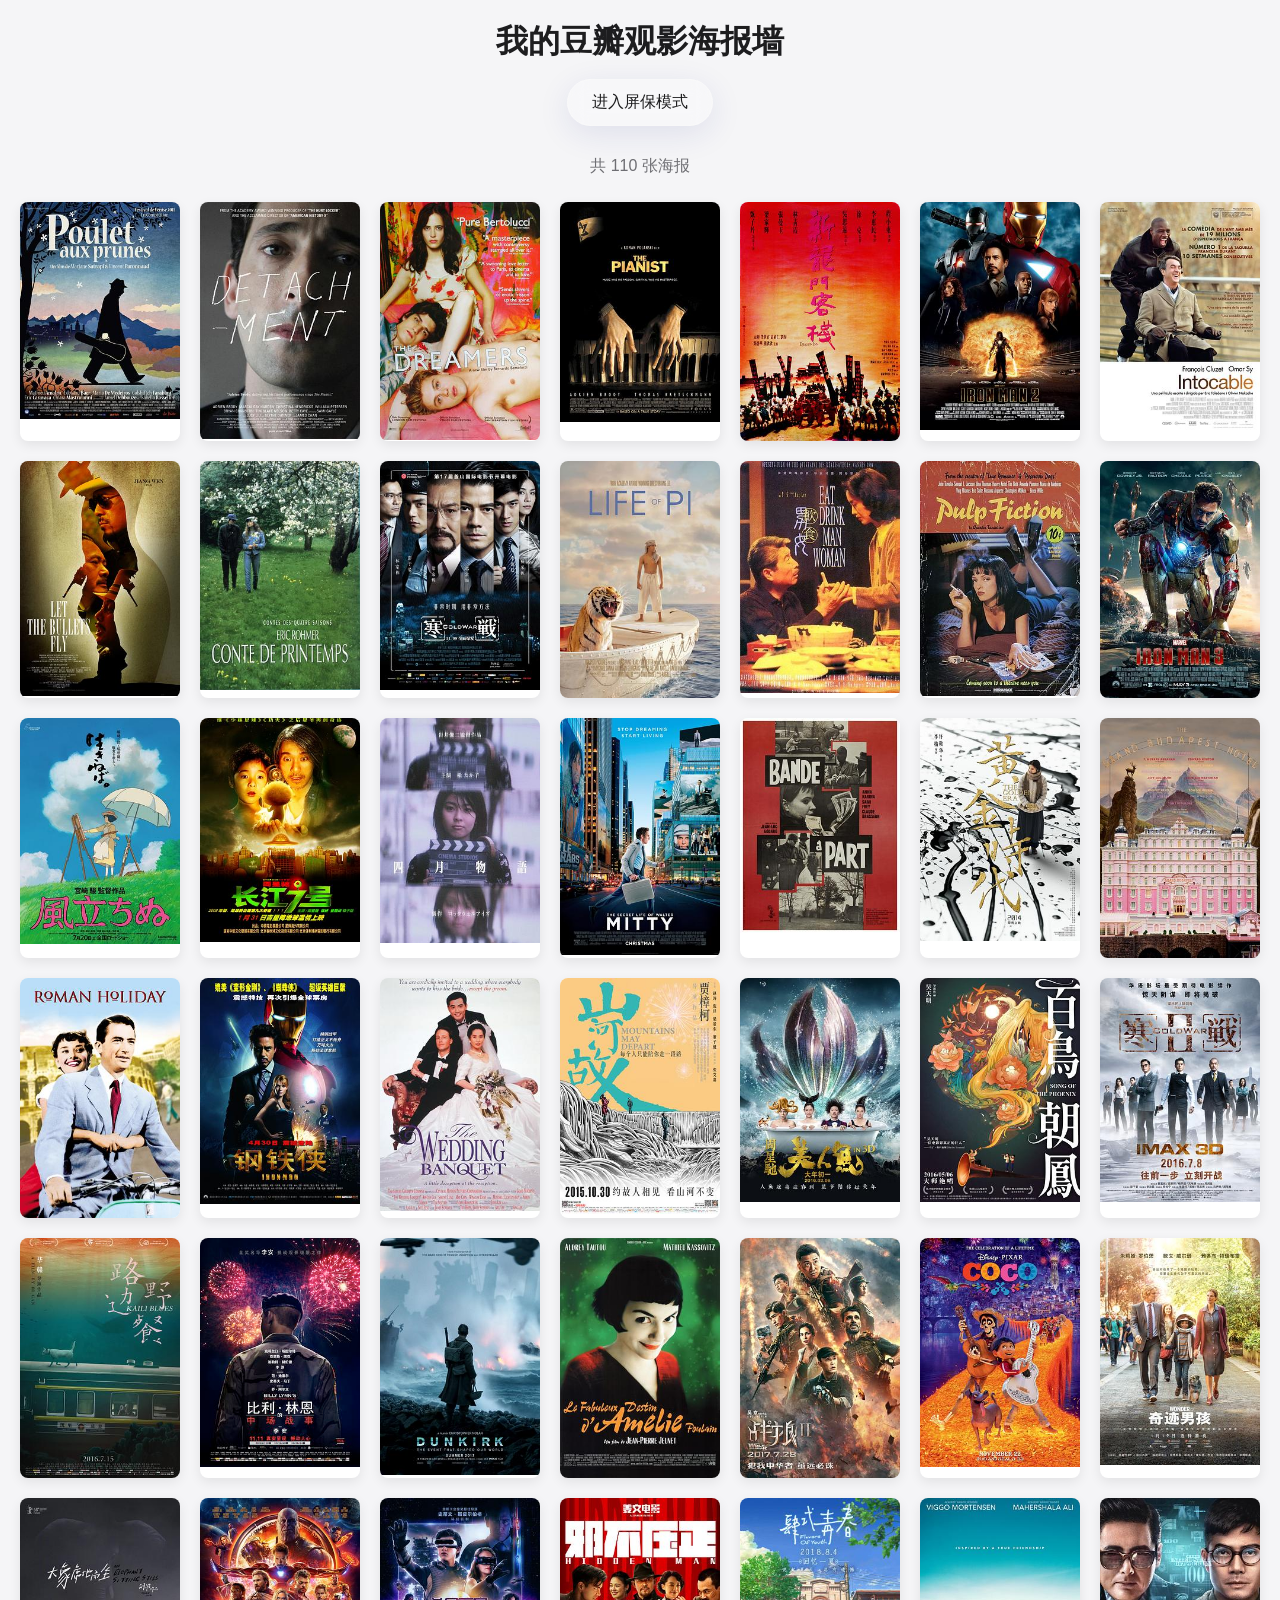
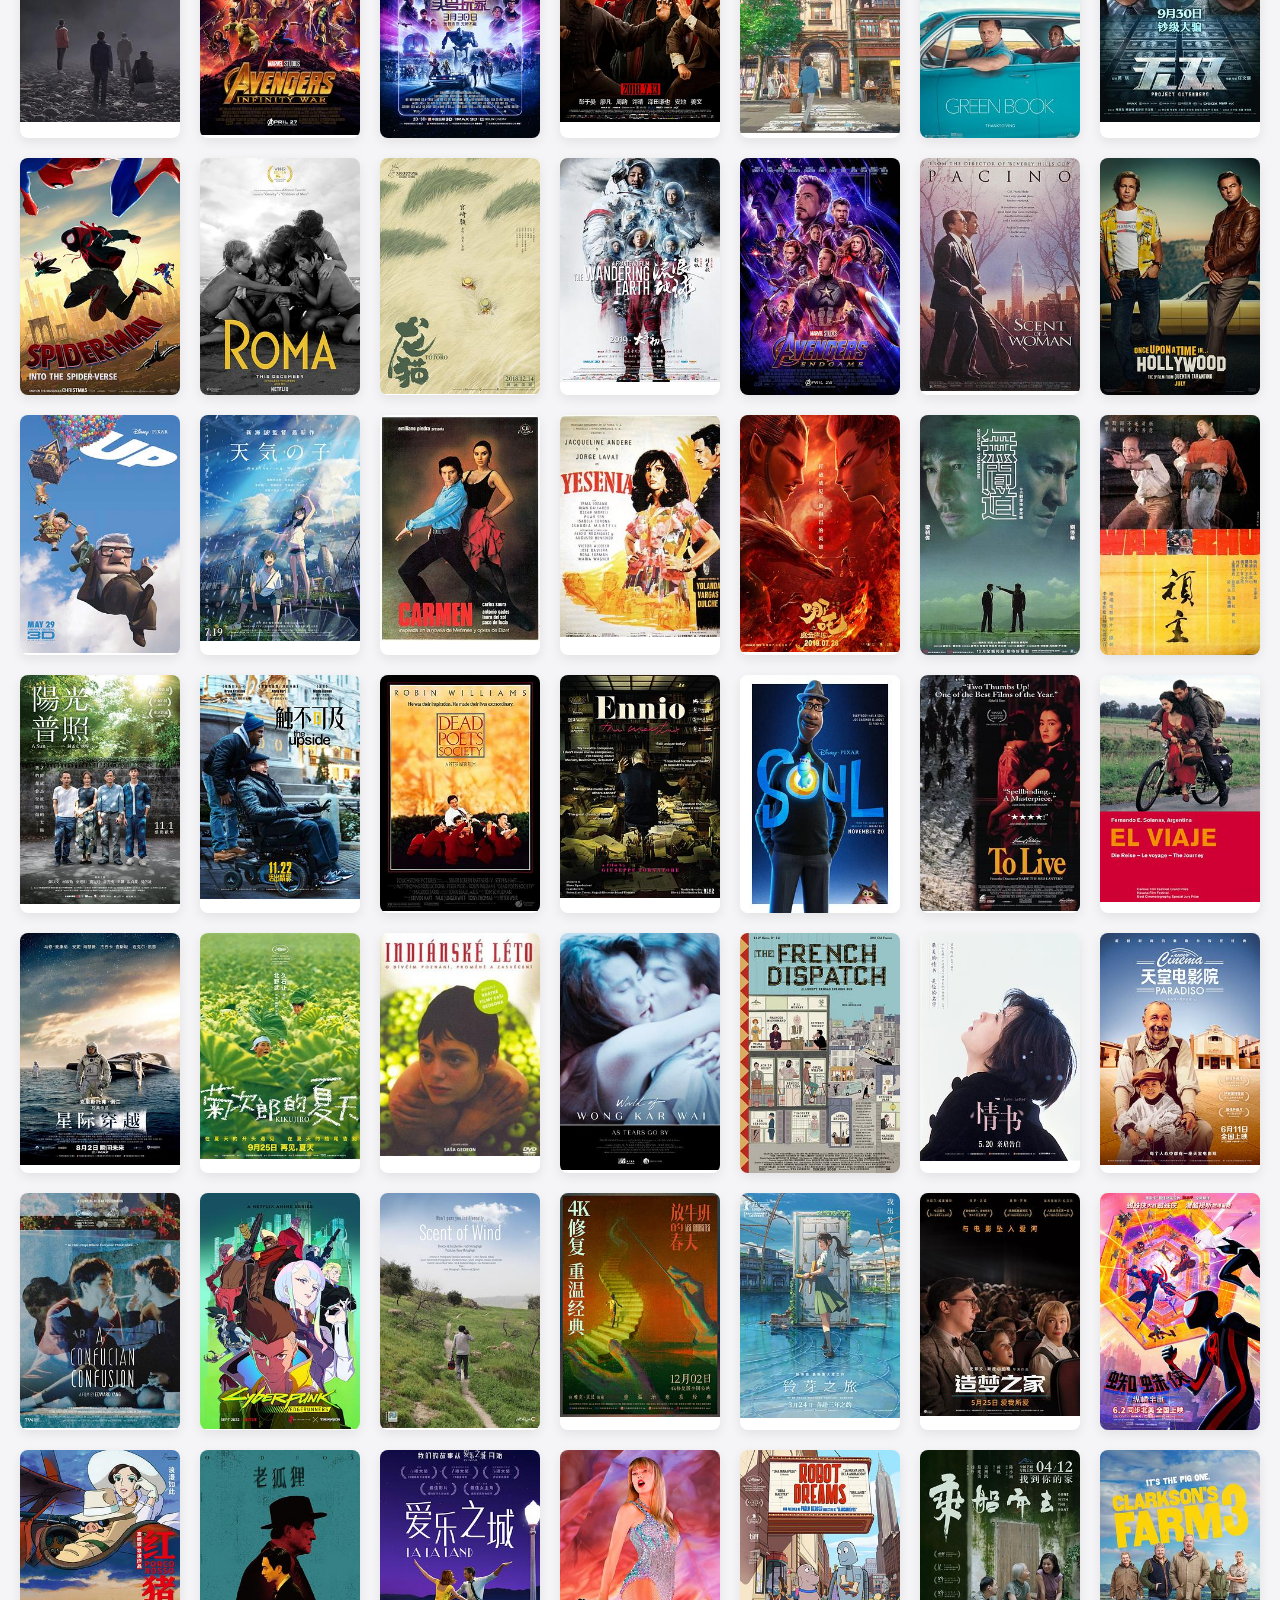
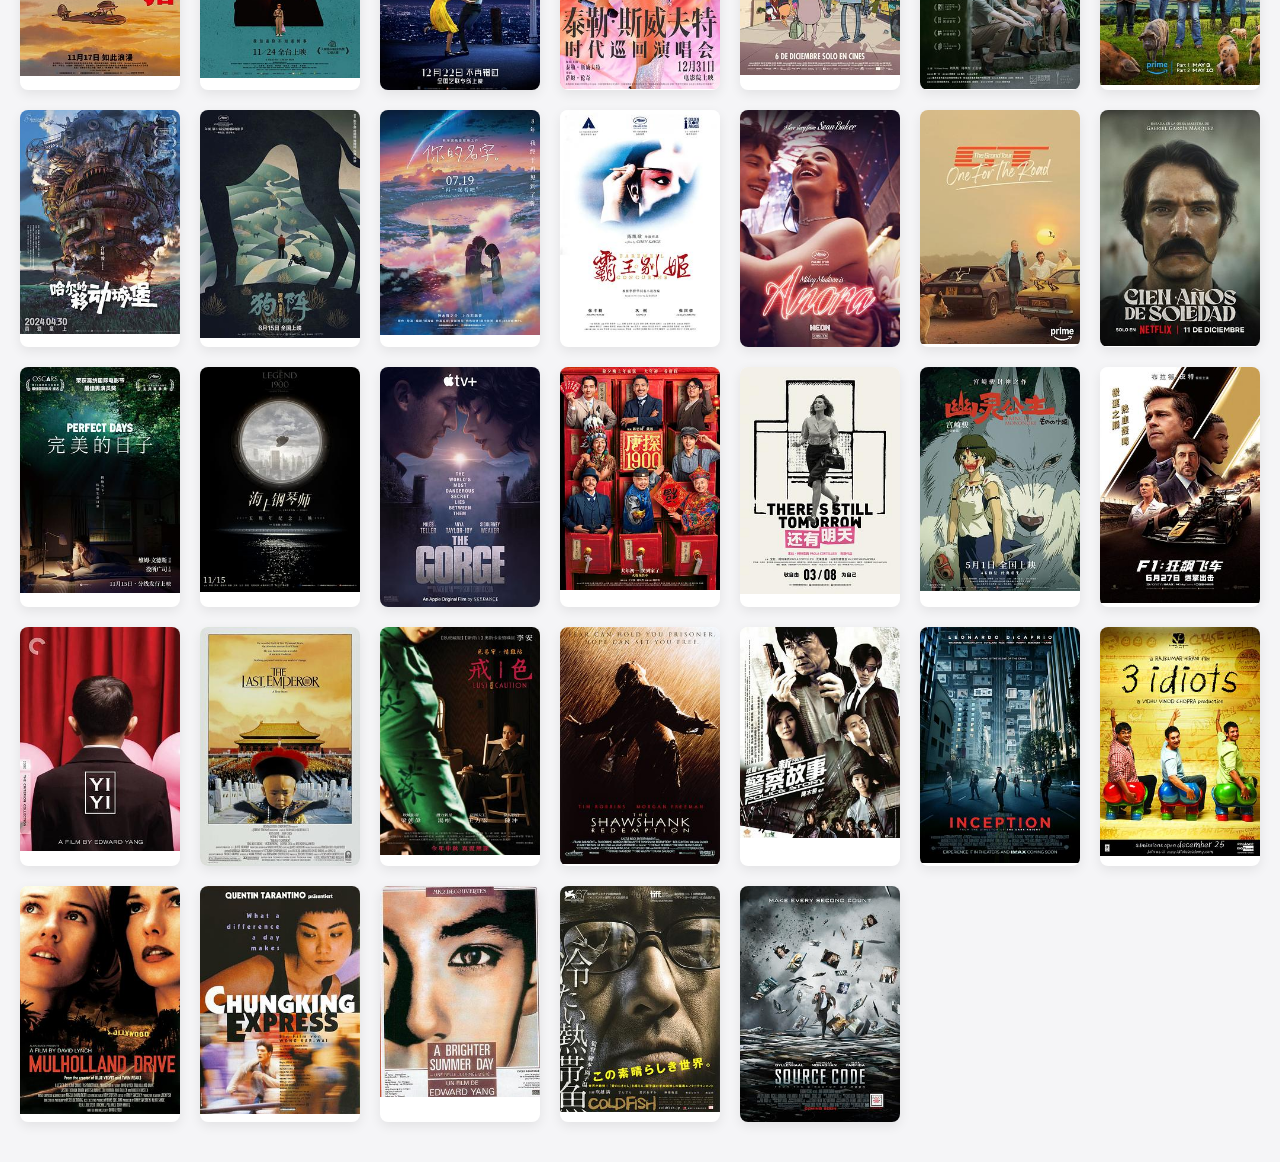
==== index.html @ dd265140 "爬虫" ====
<!DOCTYPE html>
<html lang="zh-CN">
<head>
    <meta charset="UTF-8">
    <meta name="viewport" content="width=device-width, initial-scale=1.0">
    <title>我的豆瓣观影海报墙</title>
    <style>
        /* 基础样式 */
        * {
            margin: 0;
            padding: 0;
            box-sizing: border-box;
        }

        body {
            font-family: -apple-system, BlinkMacSystemFont, "Segoe UI", sans-serif;
            background-color: #f5f5f7;
            color: #1d1d1f;
            padding-bottom: 40px;
        }

        /* 苹果风格渐显动画（关键帧） */
        @keyframes appleFadeIn {
            from {
                opacity: 0;
                transform: translateY(10px);
            }
            to {
                opacity: 1;
                transform: translateY(0);
            }
        }

        /* 苹果默认动画曲线（ease-out-expo 近似效果） */
        .apple-animate {
            animation: appleFadeIn 0.6s cubic-bezier(0.16, 1, 0.3, 1) forwards;
            opacity: 0; /* 初始隐藏 */
        }

        /* 延迟动画序列（错开显示时间） */
        .header {
            animation-delay: 0.1s;
        }
        .stats {
            animation-delay: 0.25s;
        }
        .poster-wall {
            animation-delay: 0.4s;
        }

        /* 顶部区域 */
        .header {
            padding: 20px;
            text-align: center;
            margin-bottom: 10px;
        }

        .header h1 {
            font-size: 2rem;
            font-weight: 600;
            margin-bottom: 15px;
            color: #1d1d1f;
        }

        /* 统计信息 */
        .stats {
            text-align: center;
            margin-bottom: 25px;
            font-size: 1rem;
            color: #6e6e73; /* 苹果次要文本色 */
            opacity: 0;
        }

        /* 苹果液态玻璃风格按钮 */
        .glass-btn {
            padding: 12px 24px;
            background: rgba(255, 255, 255, 0.25);
            backdrop-filter: blur(10px);
            -webkit-backdrop-filter: blur(10px);
            border: 1px solid rgba(255, 255, 255, 0.18);
            border-radius: 30px;
            color: #1d1d1f;
            font-size: 1rem;
            font-weight: 500;
            cursor: pointer;
            transition: all 0.3s cubic-bezier(0.16, 1, 0.3, 1); /* 苹果动画曲线 */
            box-shadow: 0 8px 32px 0 rgba(31, 38, 135, 0.1);
        }

        .glass-btn:hover {
            background: rgba(255, 255, 255, 0.4);
            transform: translateY(-2px);
            box-shadow: 0 12px 36px 0 rgba(31, 38, 135, 0.15);
        }

        .glass-btn:active {
            transform: translateY(0);
        }

        /* 海报墙网格 */
        .poster-wall {
            display: grid;
            grid-template-columns: repeat(auto-fill, minmax(150px, 1fr));
            gap: 20px;
            padding: 0 20px;
            max-width: 1600px;
            margin: 0 auto;
            opacity: 0;
        }

        .poster-item {
            width: 100%;
            border-radius: 8px;
            overflow: hidden;
            box-shadow: 0 4px 12px rgba(0, 0, 0, 0.08);
            transition: transform 0.3s cubic-bezier(0.16, 1, 0.3, 1), 
                        box-shadow 0.3s cubic-bezier(0.16, 1, 0.3, 1);
            background-color: white;
        }

        .poster-item img {
            width: 100%;
            height: auto;
            display: block;
        }

        .poster-item:hover {
            transform: translateY(-6px);
            box-shadow: 0 12px 24px rgba(0, 0, 0, 0.12);
        }

        /* 加载提示 */
        .loading {
            text-align: center;
            padding: 50px 0;
            font-size: 1.2rem;
            color: #6e6e73;
        }
    </style>
</head>
<body>
    <!-- 头部区域（带渐显动画） -->
    <div class="header apple-animate">
        <h1>我的豆瓣观影海报墙</h1>
        <button class="glass-btn" onclick="window.location.href='screensaver.html'">
            进入屏保模式
        </button>
    </div>

    <!-- 统计信息（带渐显动画） -->
    <div class="stats apple-animate" id="stats">
        共 <span id="posterCount">0</span> 张海报
    </div>

    <div class="loading" id="loading">加载海报中...</div>
    <!-- 海报墙（带渐显动画） -->
    <div class="poster-wall apple-animate" id="posterWall"></div>

    <script>
        // 加载海报数据并渲染
        window.onload = async () => {
            try {
                const response = await fetch('poster_paths.json');
                if (!response.ok) throw new Error('未找到海报数据');
                
                const posterPaths = await response.json();
                const wall = document.getElementById('posterWall');
                const loading = document.getElementById('loading');
                const countElem = document.getElementById('posterCount');
                
                // 更新统计数量
                countElem.textContent = posterPaths.length;
                
                // 隐藏加载提示
                loading.style.display = 'none';

                // 渲染海报墙
                posterPaths.forEach(path => {
                    const container = document.createElement('div');
                    container.className = 'poster-item';
                    
                    const img = document.createElement('img');
                    img.src = path;
                    img.alt = '电影海报';
                    img.onerror = () => img.src = 'https://via.placeholder.com/150x225?text=缺失';
                    
                    container.appendChild(img);
                    wall.appendChild(container);
                });

            } catch (error) {
                document.getElementById('loading').textContent = `加载失败：${error.message}`;
            }
        };
    </script>
</body>
</html>
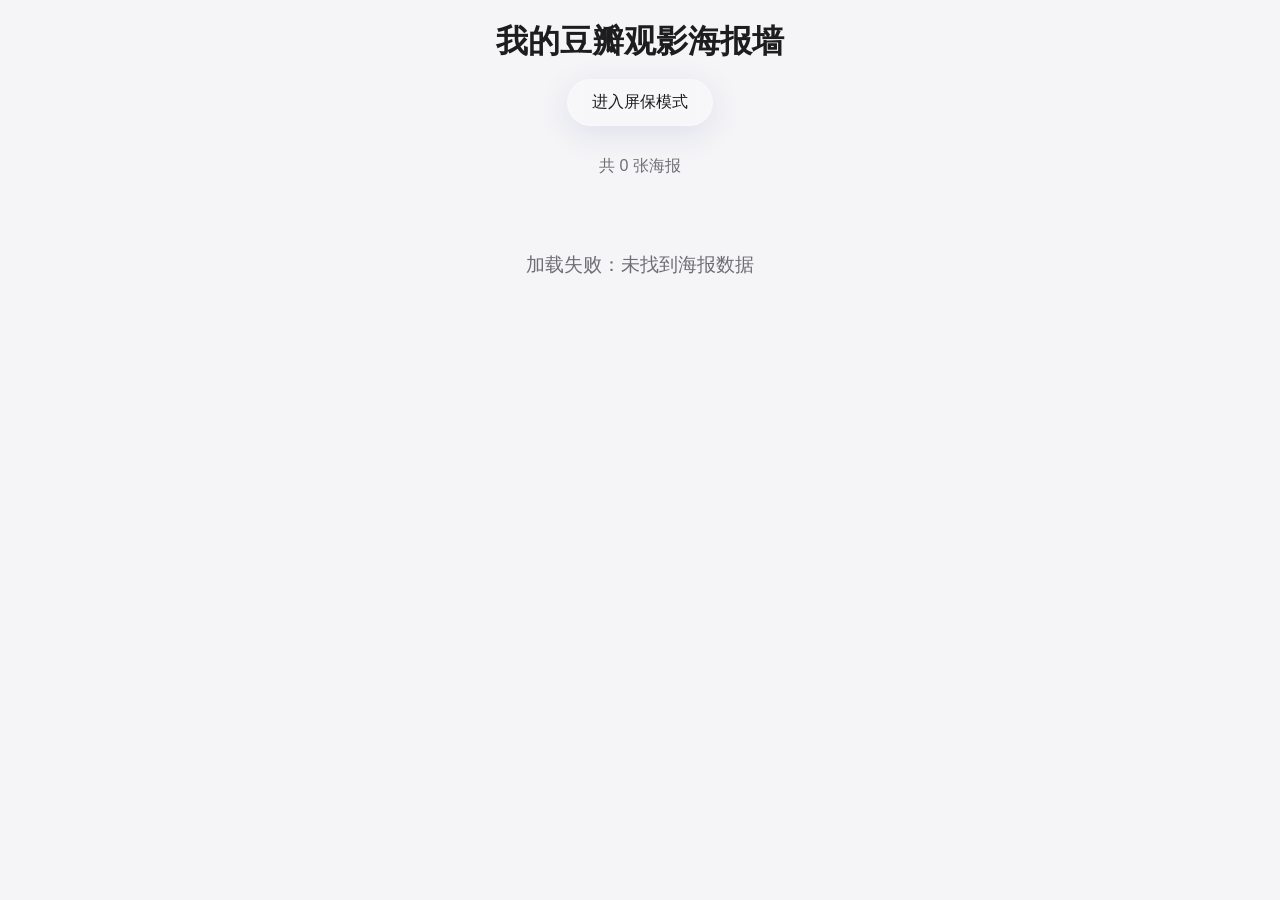
==== commit 39af00a2: "重构，添加 README" ====
--- a/index.html
+++ b/index.html
@@ -4,6 +4,8 @@
     <meta charset="UTF-8">
     <meta name="viewport" content="width=device-width, initial-scale=1.0">
     <title>我的豆瓣观影海报墙</title>
+    <link rel="icon" href="favicon.ico" type="image/x-icon">
+    <link rel="shortcut icon" href="favicon.ico" type="image/x-icon">
     <style>
         /* 基础样式 */
         * {
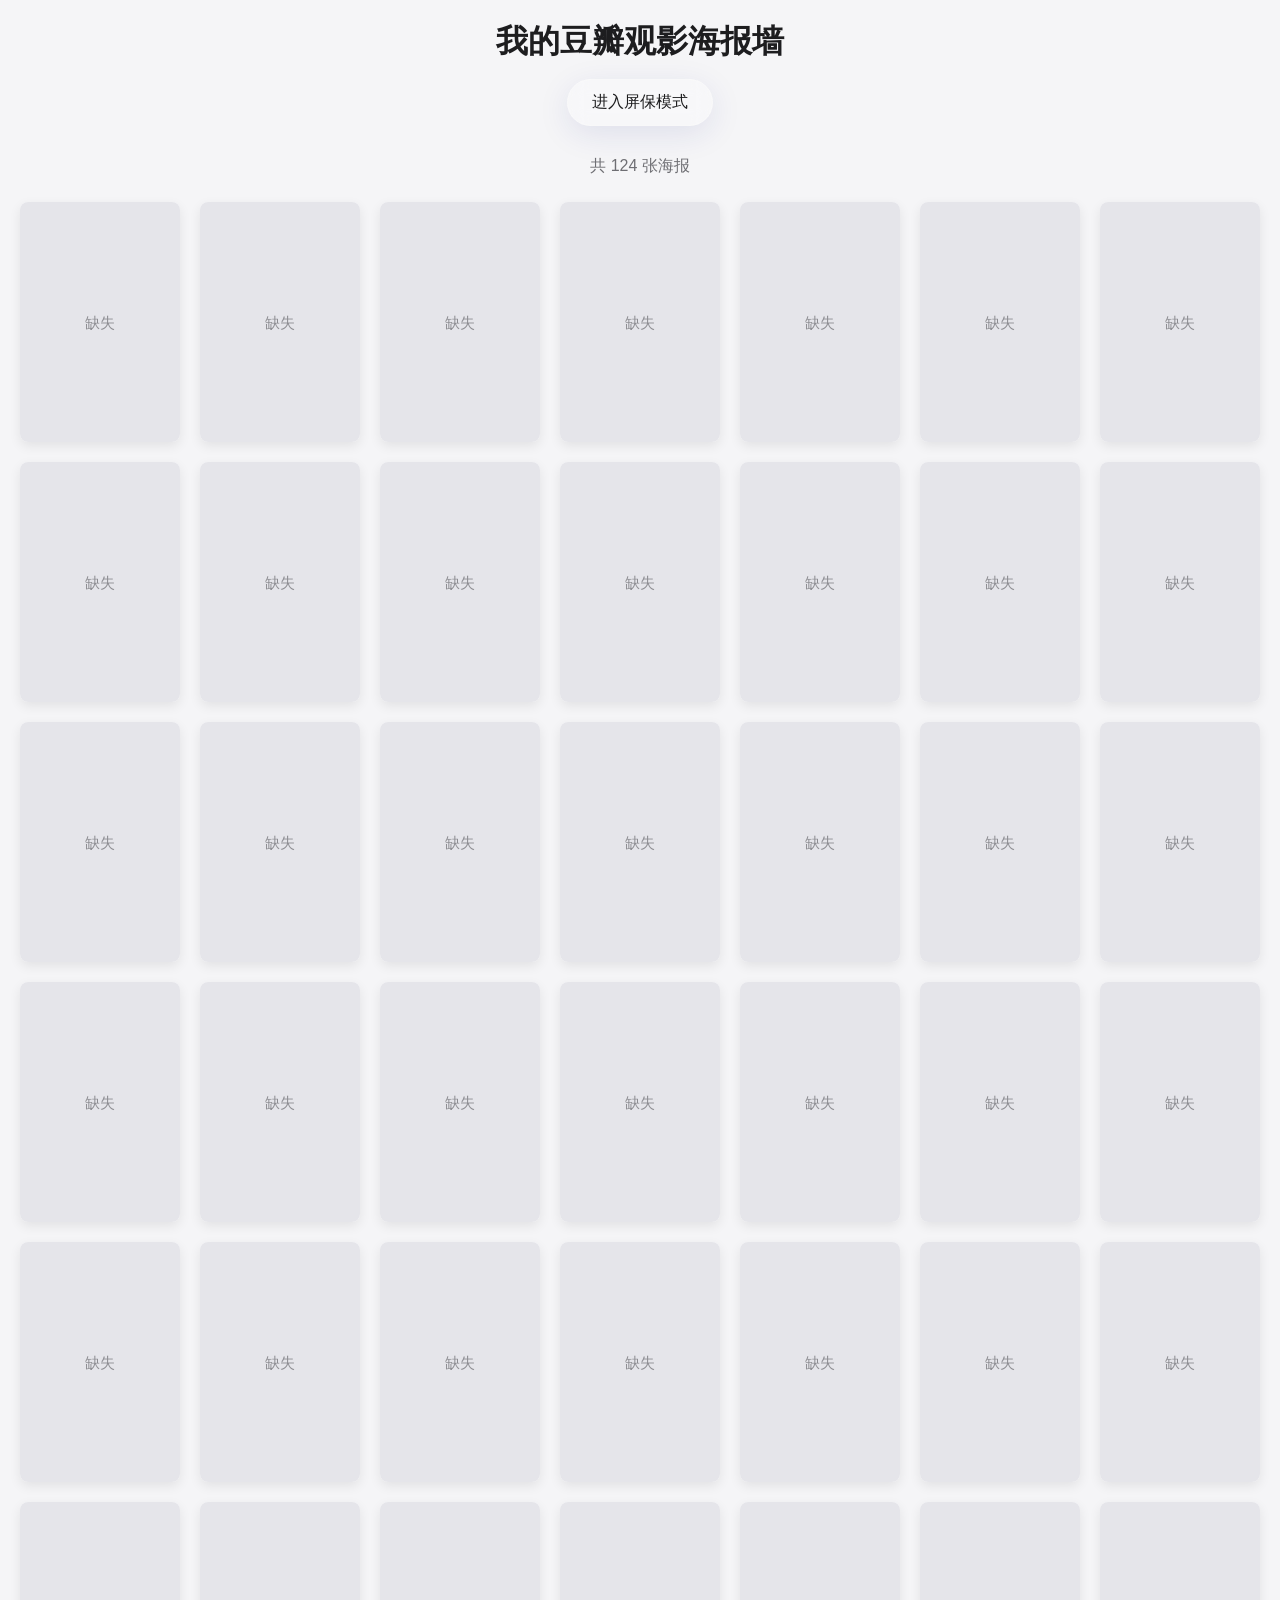
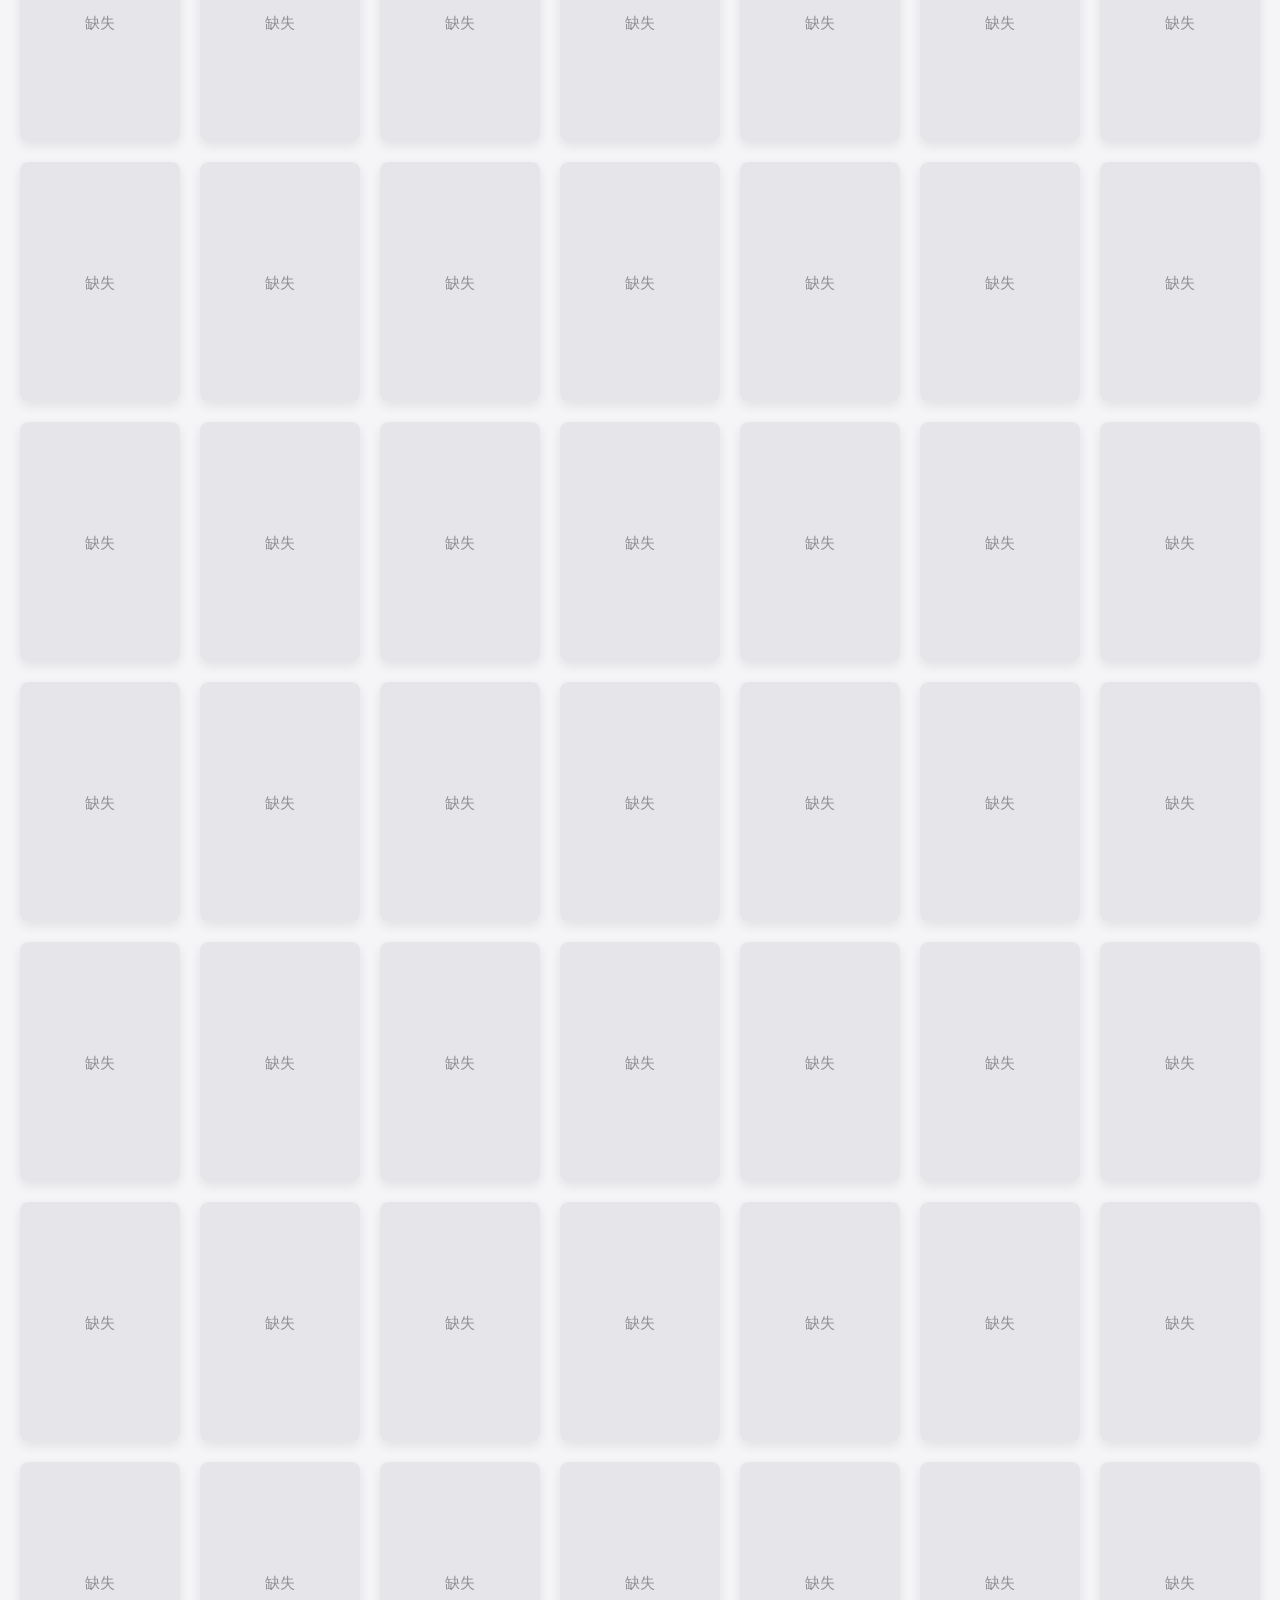
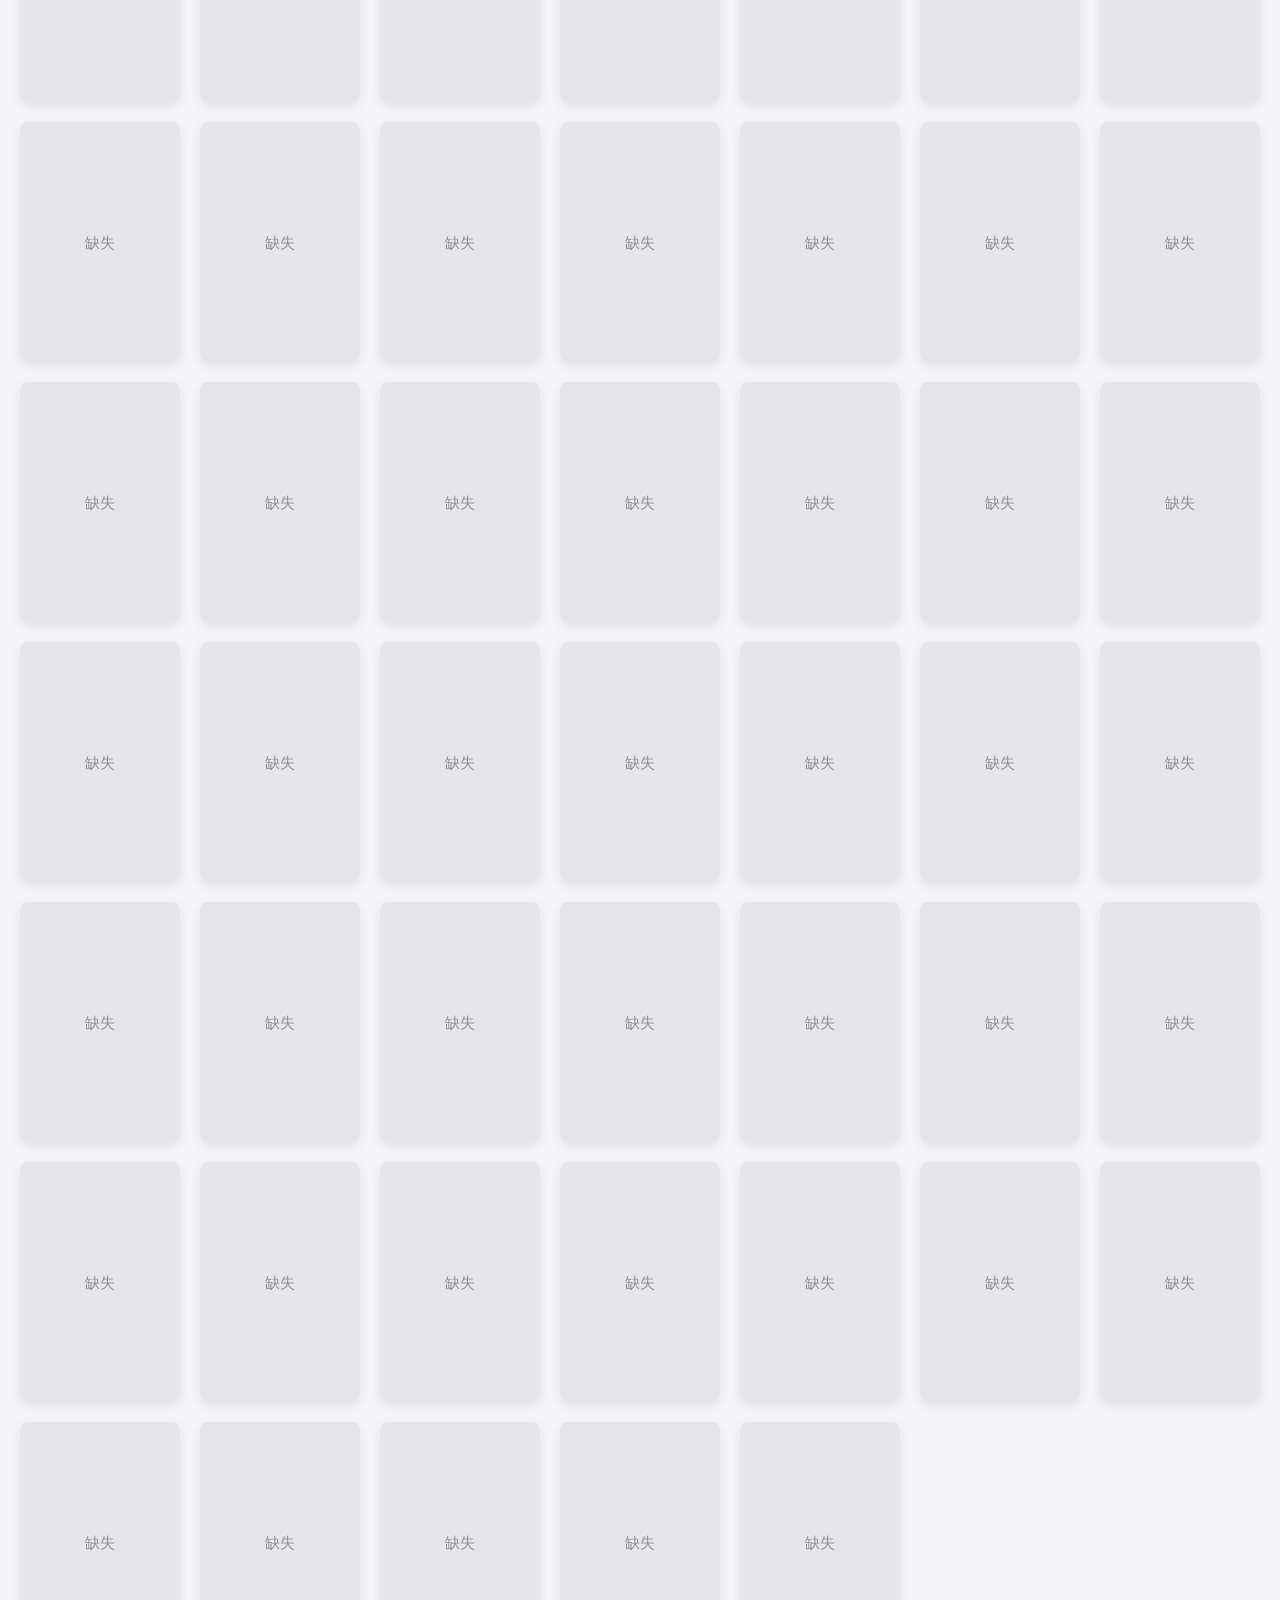
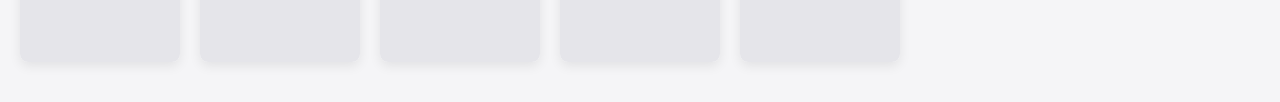
==== commit 2ff7cee7: "全面重构：目录整理、CSS/JS 拆分、爬虫改进、设计规范 - 目录重组：scraper/（Python）、static/（前端资源）、docs/（文档） - 新增 .gitignore，忽略 .ve" ====
--- a/index.html
+++ b/index.html
@@ -3,197 +3,33 @@
 <head>
     <meta charset="UTF-8">
     <meta name="viewport" content="width=device-width, initial-scale=1.0">
+    <meta name="description" content="豆瓣观影海报墙 - 自动爬取豆瓣已看和想看电影海报，生成个性化海报墙展示">
+    <meta property="og:title" content="我的豆瓣观影海报墙">
+    <meta property="og:description" content="自动爬取豆瓣电影海报，生成苹果风格海报墙展示">
     <title>我的豆瓣观影海报墙</title>
-    <link rel="icon" href="favicon.ico" type="image/x-icon">
-    <link rel="shortcut icon" href="favicon.ico" type="image/x-icon">
-    <style>
-        /* 基础样式 */
-        * {
-            margin: 0;
-            padding: 0;
-            box-sizing: border-box;
-        }
-
-        body {
-            font-family: -apple-system, BlinkMacSystemFont, "Segoe UI", sans-serif;
-            background-color: #f5f5f7;
-            color: #1d1d1f;
-            padding-bottom: 40px;
-        }
-
-        /* 苹果风格渐显动画（关键帧） */
-        @keyframes appleFadeIn {
-            from {
-                opacity: 0;
-                transform: translateY(10px);
-            }
-            to {
-                opacity: 1;
-                transform: translateY(0);
-            }
-        }
-
-        /* 苹果默认动画曲线（ease-out-expo 近似效果） */
-        .apple-animate {
-            animation: appleFadeIn 0.6s cubic-bezier(0.16, 1, 0.3, 1) forwards;
-            opacity: 0; /* 初始隐藏 */
-        }
-
-        /* 延迟动画序列（错开显示时间） */
-        .header {
-            animation-delay: 0.1s;
-        }
-        .stats {
-            animation-delay: 0.25s;
-        }
-        .poster-wall {
-            animation-delay: 0.4s;
-        }
-
-        /* 顶部区域 */
-        .header {
-            padding: 20px;
-            text-align: center;
-            margin-bottom: 10px;
-        }
-
-        .header h1 {
-            font-size: 2rem;
-            font-weight: 600;
-            margin-bottom: 15px;
-            color: #1d1d1f;
-        }
-
-        /* 统计信息 */
-        .stats {
-            text-align: center;
-            margin-bottom: 25px;
-            font-size: 1rem;
-            color: #6e6e73; /* 苹果次要文本色 */
-            opacity: 0;
-        }
-
-        /* 苹果液态玻璃风格按钮 */
-        .glass-btn {
-            padding: 12px 24px;
-            background: rgba(255, 255, 255, 0.25);
-            backdrop-filter: blur(10px);
-            -webkit-backdrop-filter: blur(10px);
-            border: 1px solid rgba(255, 255, 255, 0.18);
-            border-radius: 30px;
-            color: #1d1d1f;
-            font-size: 1rem;
-            font-weight: 500;
-            cursor: pointer;
-            transition: all 0.3s cubic-bezier(0.16, 1, 0.3, 1); /* 苹果动画曲线 */
-            box-shadow: 0 8px 32px 0 rgba(31, 38, 135, 0.1);
-        }
-
-        .glass-btn:hover {
-            background: rgba(255, 255, 255, 0.4);
-            transform: translateY(-2px);
-            box-shadow: 0 12px 36px 0 rgba(31, 38, 135, 0.15);
-        }
-
-        .glass-btn:active {
-            transform: translateY(0);
-        }
-
-        /* 海报墙网格 */
-        .poster-wall {
-            display: grid;
-            grid-template-columns: repeat(auto-fill, minmax(150px, 1fr));
-            gap: 20px;
-            padding: 0 20px;
-            max-width: 1600px;
-            margin: 0 auto;
-            opacity: 0;
-        }
-
-        .poster-item {
-            width: 100%;
-            border-radius: 8px;
-            overflow: hidden;
-            box-shadow: 0 4px 12px rgba(0, 0, 0, 0.08);
-            transition: transform 0.3s cubic-bezier(0.16, 1, 0.3, 1), 
-                        box-shadow 0.3s cubic-bezier(0.16, 1, 0.3, 1);
-            background-color: white;
-        }
-
-        .poster-item img {
-            width: 100%;
-            height: auto;
-            display: block;
-        }
-
-        .poster-item:hover {
-            transform: translateY(-6px);
-            box-shadow: 0 12px 24px rgba(0, 0, 0, 0.12);
-        }
-
-        /* 加载提示 */
-        .loading {
-            text-align: center;
-            padding: 50px 0;
-            font-size: 1.2rem;
-            color: #6e6e73;
-        }
-    </style>
+    <link rel="icon" href="static/favicon.ico" type="image/x-icon">
+    <link rel="shortcut icon" href="static/favicon.ico" type="image/x-icon">
+    <link rel="stylesheet" href="static/css/reset.css">
+    <link rel="stylesheet" href="static/css/common.css">
+    <link rel="stylesheet" href="static/css/poster-wall.css">
+    <noscript>请启用 JavaScript 以查看海报墙</noscript>
 </head>
 <body>
-    <!-- 头部区域（带渐显动画） -->
-    <div class="header apple-animate">
+    <header class="header apple-animate">
         <h1>我的豆瓣观影海报墙</h1>
-        <button class="glass-btn" onclick="window.location.href='screensaver.html'">
+        <button class="glass-btn" aria-label="进入屏保模式" onclick="window.location.href='screensaver.html'">
             进入屏保模式
         </button>
-    </div>
+    </header>
 
-    <!-- 统计信息（带渐显动画） -->
     <div class="stats apple-animate" id="stats">
         共 <span id="posterCount">0</span> 张海报
     </div>
 
     <div class="loading" id="loading">加载海报中...</div>
-    <!-- 海报墙（带渐显动画） -->
-    <div class="poster-wall apple-animate" id="posterWall"></div>
 
-    <script>
-        // 加载海报数据并渲染
-        window.onload = async () => {
-            try {
-                const response = await fetch('poster_paths.json');
-                if (!response.ok) throw new Error('未找到海报数据');
-                
-                const posterPaths = await response.json();
-                const wall = document.getElementById('posterWall');
-                const loading = document.getElementById('loading');
-                const countElem = document.getElementById('posterCount');
-                
-                // 更新统计数量
-                countElem.textContent = posterPaths.length;
-                
-                // 隐藏加载提示
-                loading.style.display = 'none';
+    <main class="poster-wall apple-animate" id="posterWall"></main>
 
-                // 渲染海报墙
-                posterPaths.forEach(path => {
-                    const container = document.createElement('div');
-                    container.className = 'poster-item';
-                    
-                    const img = document.createElement('img');
-                    img.src = path;
-                    img.alt = '电影海报';
-                    img.onerror = () => img.src = 'https://via.placeholder.com/150x225?text=缺失';
-                    
-                    container.appendChild(img);
-                    wall.appendChild(container);
-                });
-
-            } catch (error) {
-                document.getElementById('loading').textContent = `加载失败：${error.message}`;
-            }
-        };
-    </script>
+    <script src="static/js/poster-wall.js" defer></script>
 </body>
-</html>+</html>
--- a/static/css/common.css
+++ b/static/css/common.css
@@ -0,0 +1,69 @@
+:root {
+    /* 配色 */
+    --color-bg: #f5f5f7;
+    --color-bg-dark: #000000;
+    --color-surface: #ffffff;
+    --color-text-primary: #1d1d1f;
+    --color-text-secondary: #6e6e73;
+    --color-glass-bg: rgba(255, 255, 255, 0.25);
+    --color-glass-border: rgba(255, 255, 255, 0.18);
+    --color-shadow: rgba(0, 0, 0, 0.08);
+    --color-shadow-hover: rgba(0, 0, 0, 0.12);
+
+    /* 字体 */
+    --font-family: -apple-system, BlinkMacSystemFont, "Segoe UI", sans-serif;
+    --font-size-title: 2rem;
+    --font-size-body: 1rem;
+    --font-size-loading: 1.2rem;
+    --font-weight-semibold: 600;
+    --font-weight-medium: 500;
+
+    /* 间距 */
+    --space-xs: 8px;
+    --space-sm: 12px;
+    --space-md: 16px;
+    --space-lg: 20px;
+    --space-xl: 24px;
+    --space-xxl: 40px;
+
+    /* Apple Spring 动效曲线 */
+    --ease-apple: cubic-bezier(0.16, 1, 0.3, 1);
+    --ease-apple-out: cubic-bezier(0.33, 1, 0.68, 1);
+    --ease-apple-in-out: cubic-bezier(0.65, 0, 0.35, 1);
+
+    /* 圆角 */
+    --radius-sm: 8px;
+    --radius-pill: 30px;
+}
+
+@media (prefers-color-scheme: dark) {
+    :root {
+        --color-bg: #1d1d1f;
+        --color-surface: #2d2d2f;
+        --color-text-primary: #f5f5f7;
+        --color-text-secondary: #a1a1a6;
+    }
+}
+
+body {
+    font-family: var(--font-family);
+    background-color: var(--color-bg);
+    color: var(--color-text-primary);
+}
+
+/* 苹果风格渐显动画 */
+@keyframes appleFadeIn {
+    from {
+        opacity: 0;
+        transform: translateY(10px);
+    }
+    to {
+        opacity: 1;
+        transform: translateY(0);
+    }
+}
+
+.apple-animate {
+    animation: appleFadeIn 0.6s var(--ease-apple) forwards;
+    opacity: 0;
+}
--- a/static/css/poster-wall.css
+++ b/static/css/poster-wall.css
@@ -0,0 +1,103 @@
+body {
+    padding-bottom: var(--space-xxl);
+}
+
+/* 交错动画延迟 */
+.header {
+    animation-delay: 0.1s;
+}
+.stats {
+    animation-delay: 0.25s;
+}
+.poster-wall {
+    animation-delay: 0.4s;
+}
+
+/* 头部 */
+.header {
+    padding: var(--space-lg);
+    text-align: center;
+    margin-bottom: 10px;
+}
+
+.header h1 {
+    font-size: var(--font-size-title);
+    font-weight: var(--font-weight-semibold);
+    margin-bottom: 15px;
+    color: var(--color-text-primary);
+}
+
+/* 统计信息 */
+.stats {
+    text-align: center;
+    margin-bottom: 25px;
+    font-size: var(--font-size-body);
+    color: var(--color-text-secondary);
+    opacity: 0;
+}
+
+/* 毛玻璃按钮 */
+.glass-btn {
+    padding: var(--space-sm) var(--space-xl);
+    background: var(--color-glass-bg);
+    backdrop-filter: blur(10px);
+    -webkit-backdrop-filter: blur(10px);
+    border: 1px solid var(--color-glass-border);
+    border-radius: var(--radius-pill);
+    color: var(--color-text-primary);
+    font-size: var(--font-size-body);
+    font-weight: var(--font-weight-medium);
+    cursor: pointer;
+    transition: all 0.3s var(--ease-apple);
+    box-shadow: 0 8px 32px 0 rgba(31, 38, 135, 0.1);
+}
+
+.glass-btn:hover {
+    background: rgba(255, 255, 255, 0.4);
+    transform: translateY(-2px);
+    box-shadow: 0 12px 36px 0 rgba(31, 38, 135, 0.15);
+}
+
+.glass-btn:active {
+    transform: translateY(0);
+}
+
+/* 海报墙网格 */
+.poster-wall {
+    display: grid;
+    grid-template-columns: repeat(auto-fill, minmax(150px, 1fr));
+    gap: var(--space-lg);
+    padding: 0 var(--space-lg);
+    max-width: 1600px;
+    margin: 0 auto;
+    opacity: 0;
+}
+
+.poster-item {
+    width: 100%;
+    border-radius: var(--radius-sm);
+    overflow: hidden;
+    box-shadow: 0 4px 12px var(--color-shadow);
+    transition: transform 0.3s var(--ease-apple),
+                box-shadow 0.3s var(--ease-apple);
+    background-color: var(--color-surface);
+}
+
+.poster-item img {
+    width: 100%;
+    height: auto;
+    display: block;
+}
+
+.poster-item:hover {
+    transform: translateY(-6px);
+    box-shadow: 0 12px 24px var(--color-shadow-hover);
+}
+
+/* 加载提示 */
+.loading {
+    text-align: center;
+    padding: 50px 0;
+    font-size: var(--font-size-loading);
+    color: var(--color-text-secondary);
+}
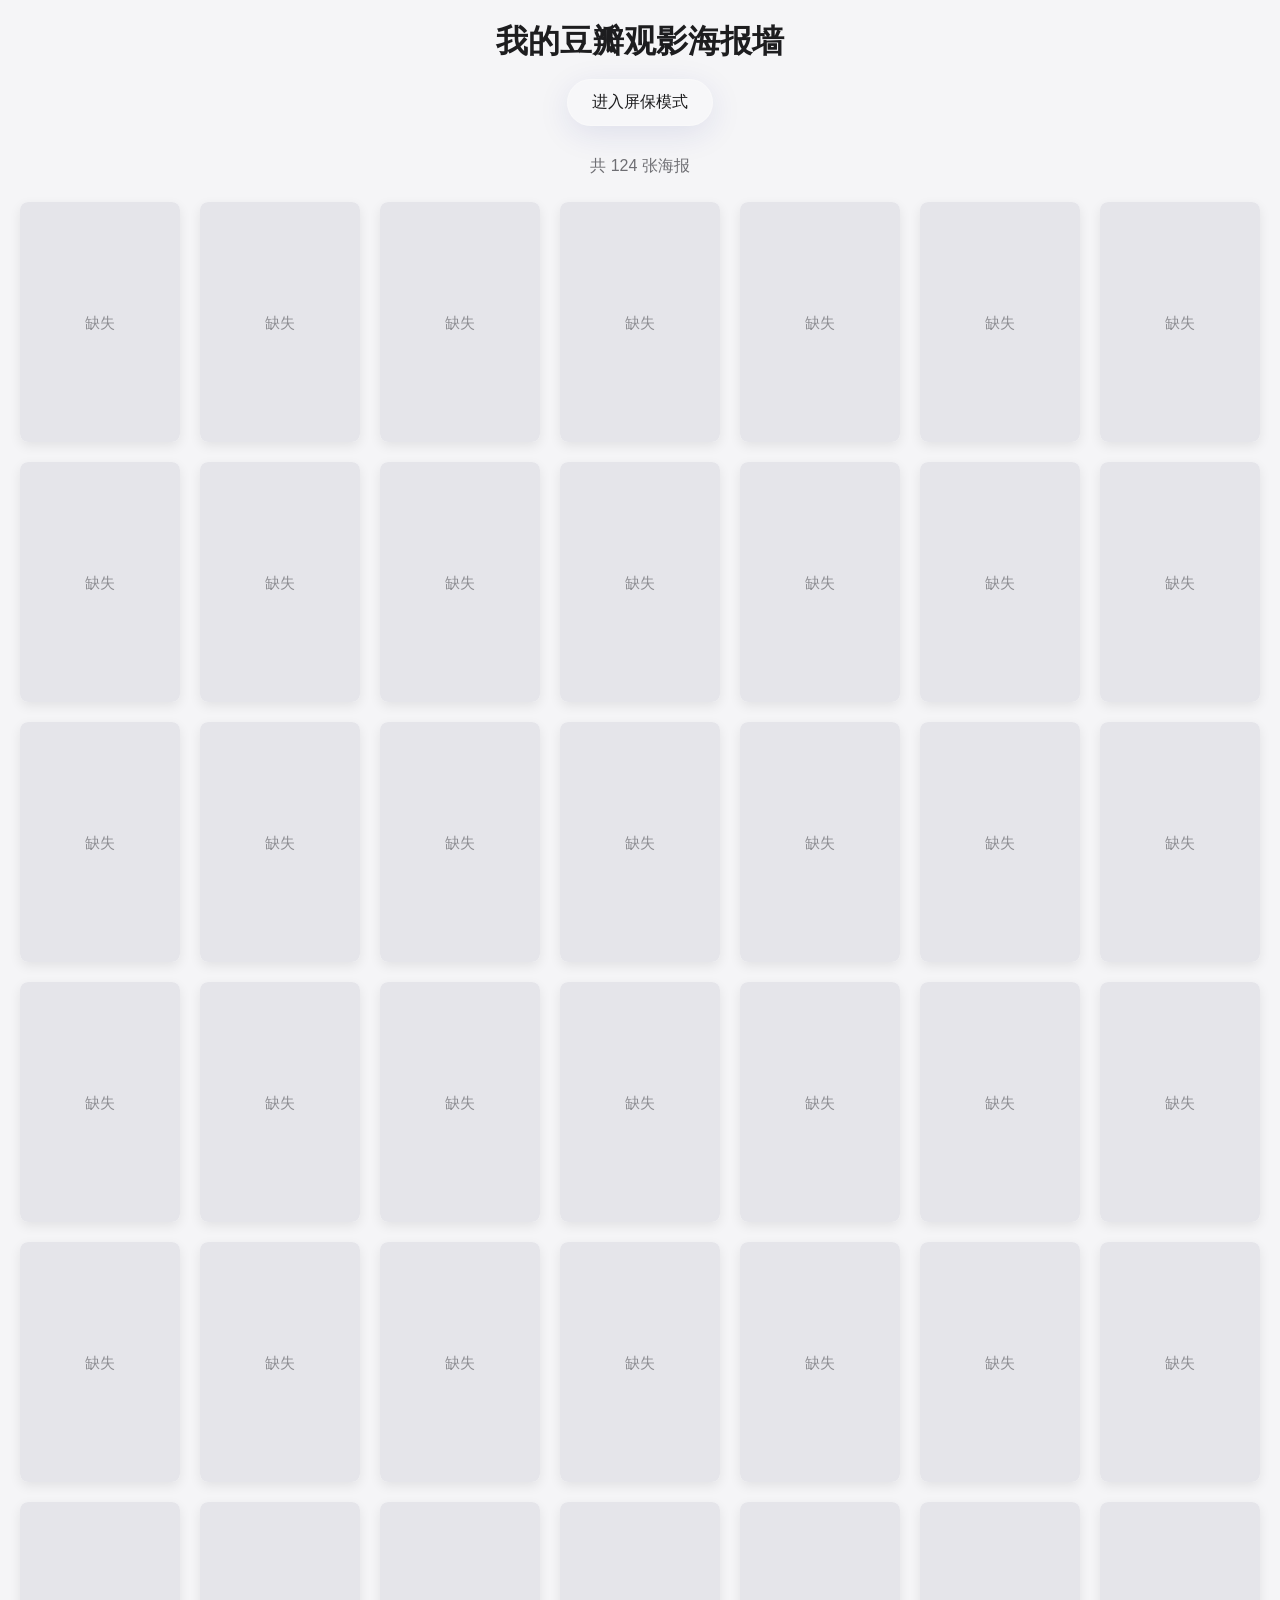
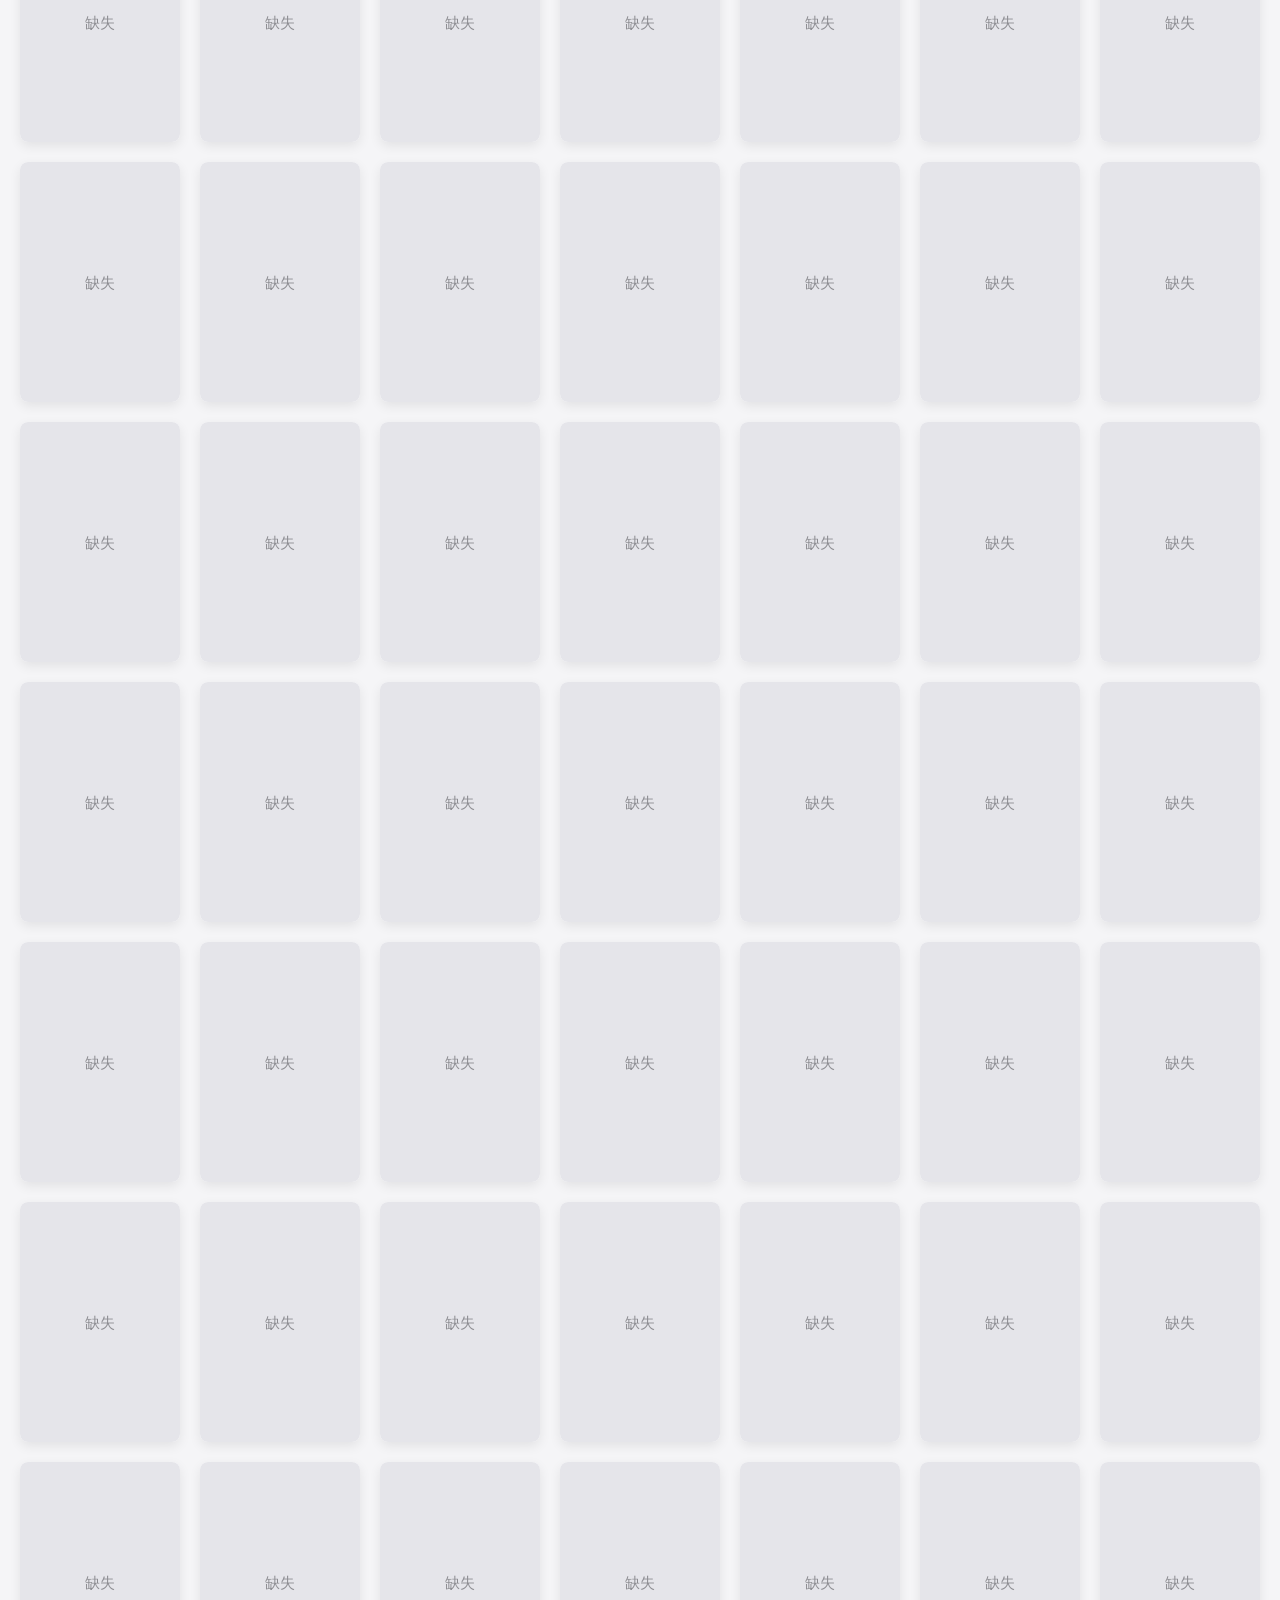
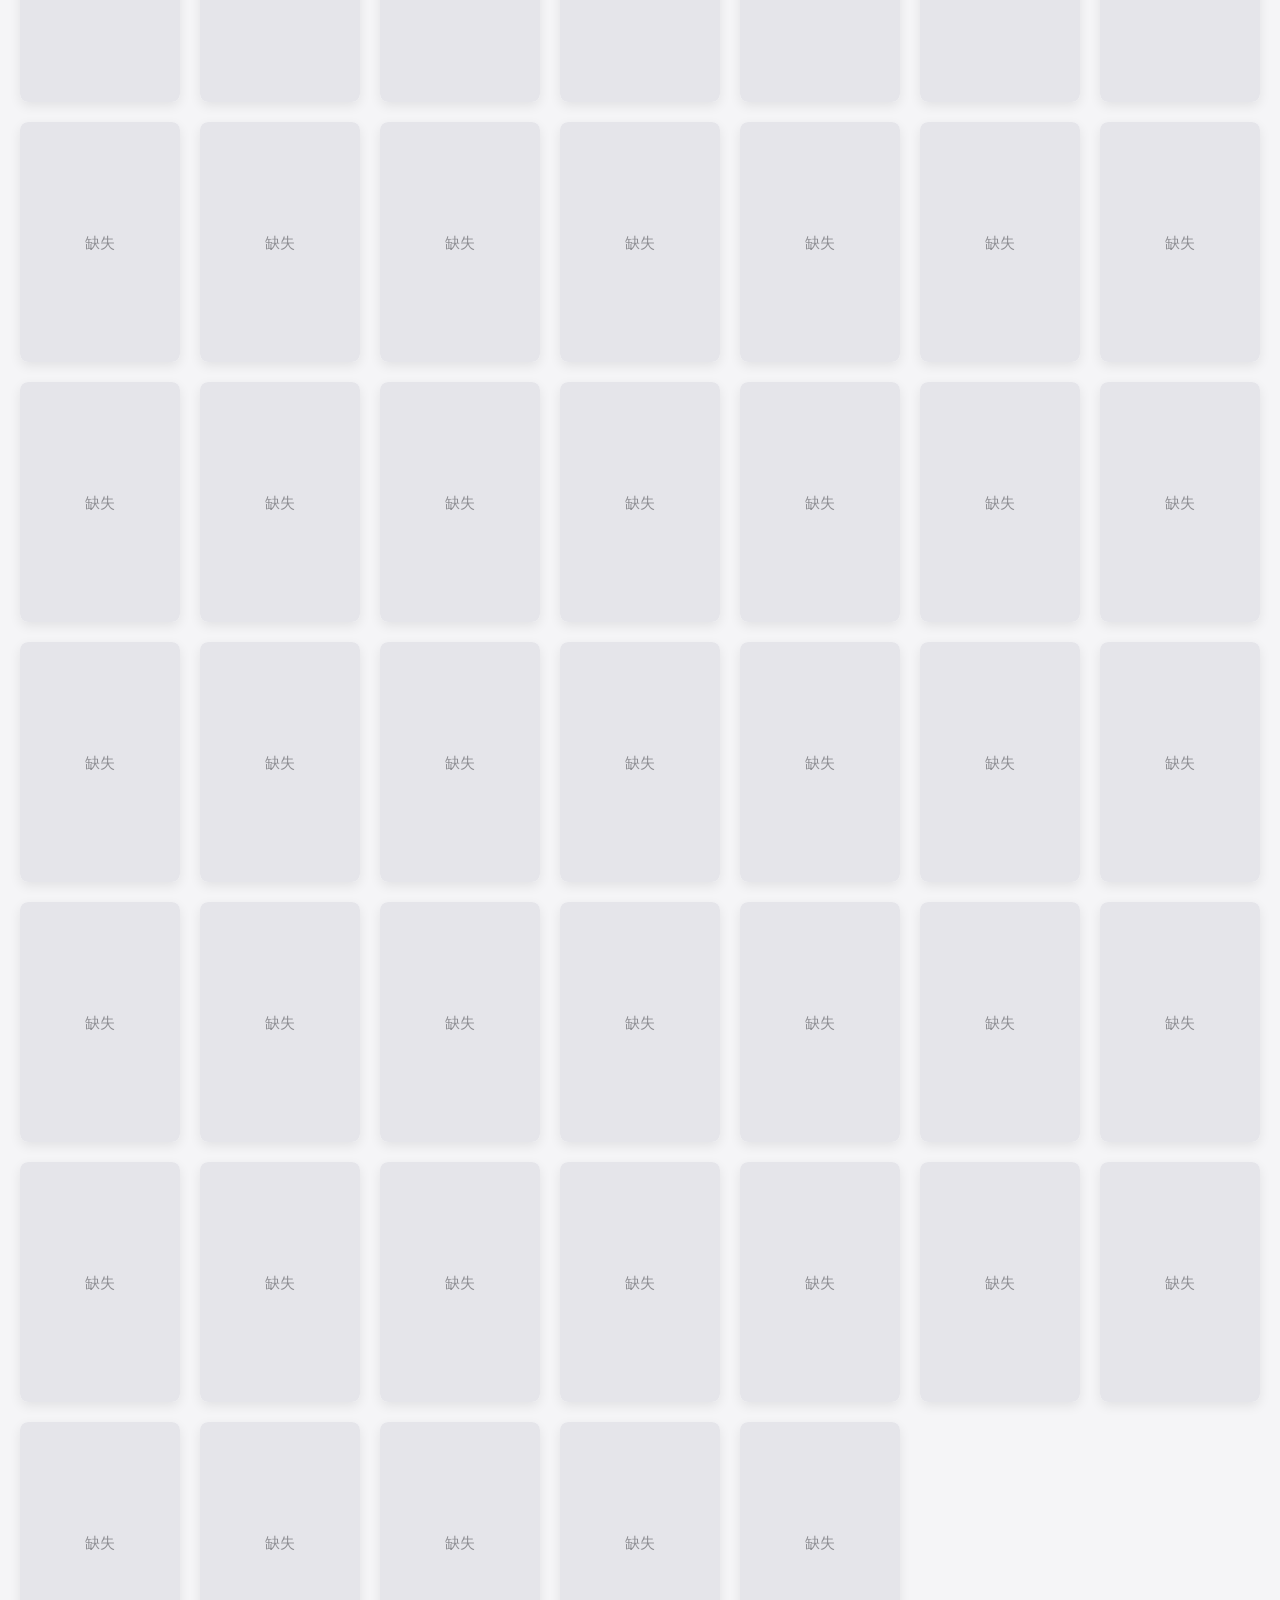
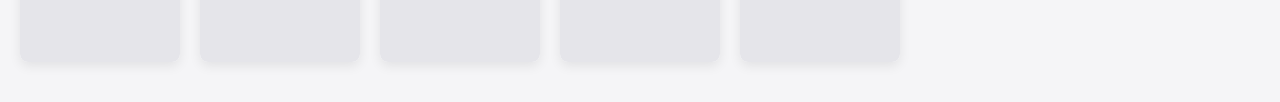
==== commit d373cbb2: "重构UI、添加部署配置、更新README - 响应式断点：移动端 <640px 缩小网格，平板 641-1024px 限制宽度 - 深色模式：毛玻璃按钮适配暗色主题 - 新增 Dockerfile +" ====
--- a/index.html
+++ b/index.html
@@ -4,6 +4,7 @@
     <meta charset="UTF-8">
     <meta name="viewport" content="width=device-width, initial-scale=1.0">
     <meta name="description" content="豆瓣观影海报墙 - 自动爬取豆瓣已看和想看电影海报，生成个性化海报墙展示">
+    <meta name="theme-color" content="#f5f5f7">
     <meta property="og:title" content="我的豆瓣观影海报墙">
     <meta property="og:description" content="自动爬取豆瓣电影海报，生成苹果风格海报墙展示">
     <title>我的豆瓣观影海报墙</title>
--- a/static/css/poster-wall.css
+++ b/static/css/poster-wall.css
@@ -101,3 +101,42 @@
     font-size: var(--font-size-loading);
     color: var(--color-text-secondary);
 }
+
+/* 深色模式毛玻璃按钮 */
+@media (prefers-color-scheme: dark) {
+    .glass-btn:hover {
+        background: rgba(255, 255, 255, 0.15);
+    }
+    .glass-btn {
+        box-shadow: 0 8px 32px 0 rgba(0, 0, 0, 0.3);
+    }
+    .glass-btn:hover {
+        box-shadow: 0 12px 36px 0 rgba(0, 0, 0, 0.4);
+    }
+}
+
+/* 响应式：移动端 */
+@media (max-width: 640px) {
+    .header {
+        padding: var(--space-md);
+    }
+    .header h1 {
+        font-size: 1.5rem;
+    }
+    .poster-wall {
+        grid-template-columns: repeat(auto-fill, minmax(120px, 1fr));
+        gap: var(--space-md);
+        padding: 0 var(--space-md);
+    }
+    .glass-btn {
+        padding: var(--space-xs) var(--space-lg);
+        font-size: 0.9rem;
+    }
+}
+
+/* 响应式：平板 */
+@media (min-width: 641px) and (max-width: 1024px) {
+    .poster-wall {
+        max-width: 1200px;
+    }
+}
